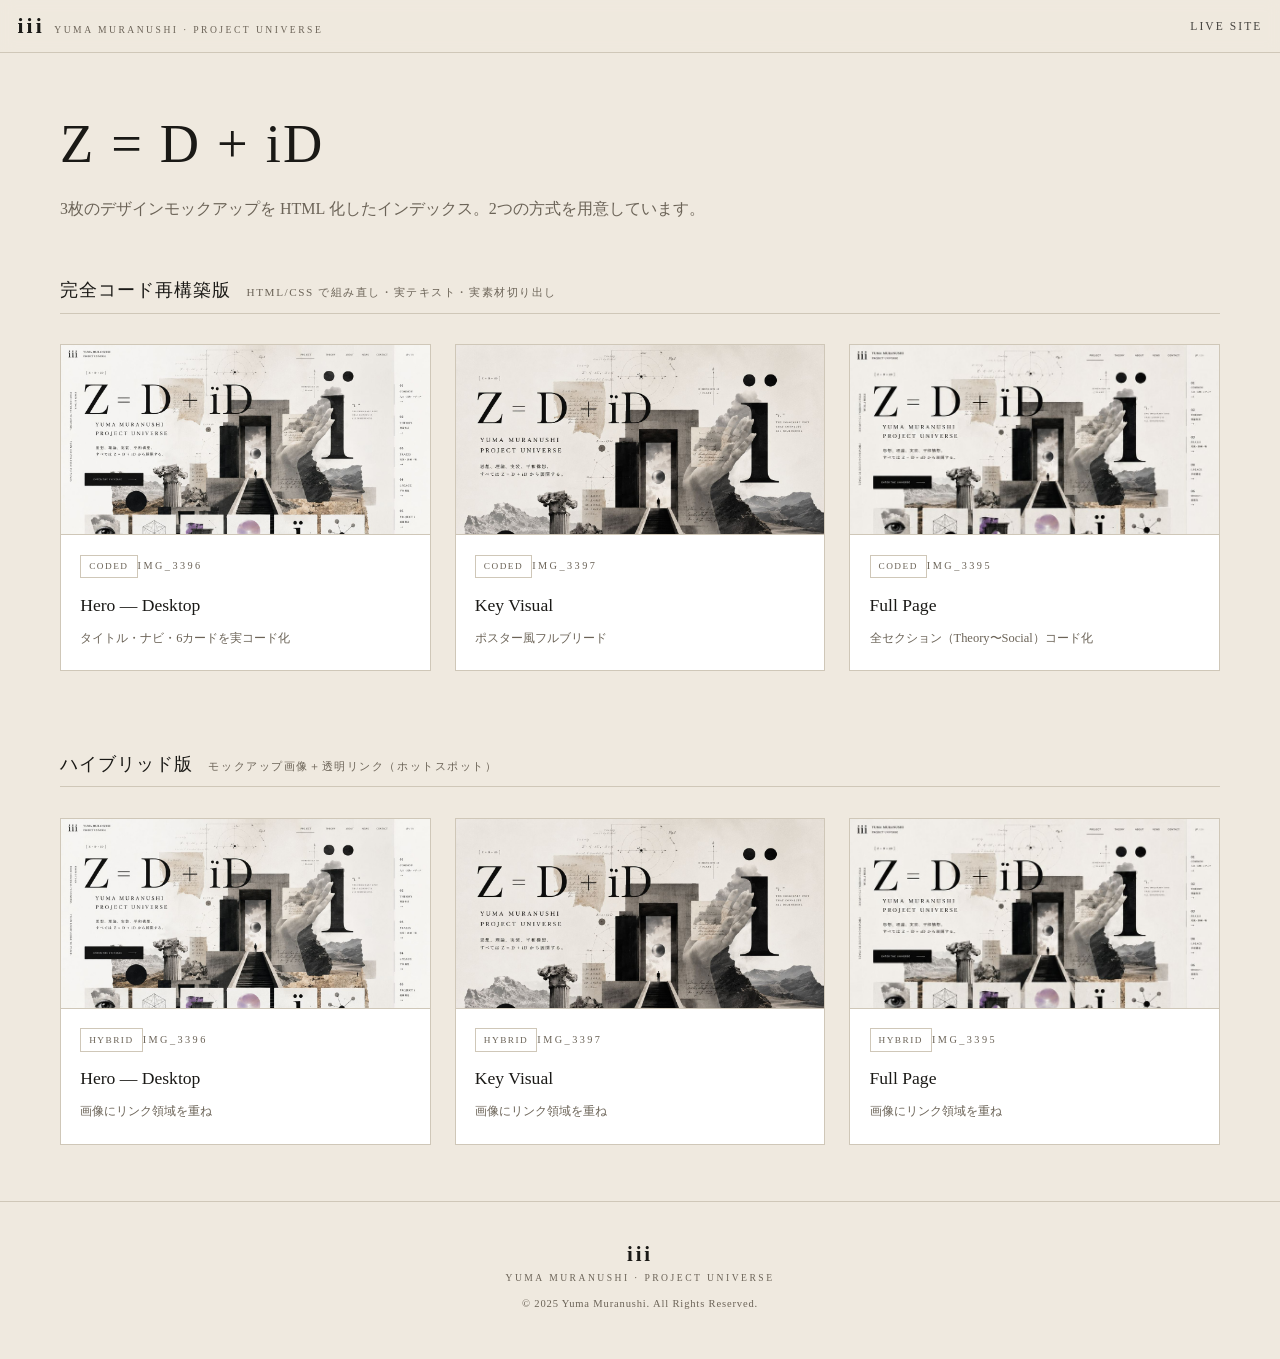
==== index.html @ bf3ab62a "Add iii Project Universe LP preview (responsive) Client-facing static preview: full LP (cutout colla" ====
<!DOCTYPE html>
<html lang="ja">
<head>
<meta charset="UTF-8">
<meta name="viewport" content="width=device-width, initial-scale=1">
<title>YUMA MURANUSHI PROJECT UNIVERSE — HTML index</title>
<link rel="stylesheet" href="css/style.css">
<style>
  .lead{max-width:var(--maxw);margin:0 auto;padding:3rem 1.25rem 1rem}
  .lead h1{font-size:clamp(2rem,6vw,3.4rem);font-weight:400;letter-spacing:.04em;margin:0 0 .5rem}
  .lead p{color:var(--accent);margin:0}
  .group{max-width:var(--maxw);margin:0 auto;padding:1.5rem 1.25rem .5rem}
  .group h2{font-size:1.1rem;font-weight:400;letter-spacing:.06em;border-bottom:1px solid var(--line);padding-bottom:.5rem}
  .group h2 small{color:var(--accent);font-size:.7rem;letter-spacing:.14em;margin-left:.6rem}
  .cards2{max-width:var(--maxw);margin:0 auto;padding:.5rem 1.25rem 2.5rem;display:grid;grid-template-columns:repeat(auto-fit,minmax(250px,1fr));gap:1.5rem}
  .card{border:1px solid var(--line);background:#fff;text-decoration:none;color:inherit;display:flex;flex-direction:column;transition:box-shadow .2s,transform .2s}
  .card:hover{box-shadow:0 8px 30px rgba(0,0,0,.12);transform:translateY(-3px)}
  .card img{width:100%;height:190px;object-fit:cover;object-position:top;border-bottom:1px solid var(--line)}
  .card .body{padding:1rem 1.2rem 1.3rem}
  .card .body .no{font-size:.64rem;letter-spacing:.24em;color:var(--accent);text-transform:uppercase}
  .card .body h3{margin:.3rem 0;font-size:1.1rem;font-weight:400}
  .card .body span.d{font-size:.78rem;color:var(--accent)}
  .tag{display:inline-block;font-size:.58rem;letter-spacing:.16em;text-transform:uppercase;border:1px solid var(--line);padding:.2rem .5rem;color:var(--accent);margin-bottom:.5rem}
</style>
</head>
<body>

<header class="topbar">
  <a class="brand" href="https://iii-iii.com/"><span class="mark">iii</span><span class="sub">Yuma Muranushi · Project Universe</span></a>
  <nav class="inline">
    <a href="https://iii-iii.com/">Live Site</a>
  </nav>
</header>

<div class="lead">
  <h1>Z = D + iD</h1>
  <p>3枚のデザインモックアップを HTML 化したインデックス。2つの方式を用意しています。</p>
</div>

<!-- ===== Coded rebuild ===== -->
<div class="group"><h2>完全コード再構築版 <small>HTML/CSS で組み直し・実テキスト・実素材切り出し</small></h2></div>
<div class="cards2">
  <a class="card" href="coded/IMG_3396.html">
    <img src="images/IMG_3396.JPG" alt="Hero">
    <div class="body"><span class="tag">Coded</span><span class="no">IMG_3396</span><h3>Hero — Desktop</h3><span class="d">タイトル・ナビ・6カードを実コード化</span></div>
  </a>
  <a class="card" href="coded/IMG_3397.html">
    <img src="images/IMG_3397.JPG" alt="Key Visual">
    <div class="body"><span class="tag">Coded</span><span class="no">IMG_3397</span><h3>Key Visual</h3><span class="d">ポスター風フルブリード</span></div>
  </a>
  <a class="card" href="coded/IMG_3395.html">
    <img src="images/IMG_3395.JPG" alt="Full Page">
    <div class="body"><span class="tag">Coded</span><span class="no">IMG_3395</span><h3>Full Page</h3><span class="d">全セクション（Theory〜Social）コード化</span></div>
  </a>
</div>

<!-- ===== Hybrid ===== -->
<div class="group"><h2>ハイブリッド版 <small>モックアップ画像＋透明リンク（ホットスポット）</small></h2></div>
<div class="cards2">
  <a class="card" href="IMG_3396.html">
    <img src="images/IMG_3396.JPG" alt="Hero">
    <div class="body"><span class="tag">Hybrid</span><span class="no">IMG_3396</span><h3>Hero — Desktop</h3><span class="d">画像にリンク領域を重ね</span></div>
  </a>
  <a class="card" href="IMG_3397.html">
    <img src="images/IMG_3397.JPG" alt="Key Visual">
    <div class="body"><span class="tag">Hybrid</span><span class="no">IMG_3397</span><h3>Key Visual</h3><span class="d">画像にリンク領域を重ね</span></div>
  </a>
  <a class="card" href="IMG_3395.html">
    <img src="images/IMG_3395.JPG" alt="Full Page">
    <div class="body"><span class="tag">Hybrid</span><span class="no">IMG_3395</span><h3>Full Page</h3><span class="d">画像にリンク領域を重ね</span></div>
  </a>
</div>

<footer class="site-footer">
  <div class="mark">iii</div>
  <div class="sub">Yuma Muranushi · Project Universe</div>
  <p class="copy">© 2025 Yuma Muranushi. All Rights Reserved.</p>
</footer>

</body>
</html>
---- css/style.css ----
/* =====================================================================
   YUMA MURANUSHI / PROJECT UNIVERSE  ( Z = D + iD )
   Shared stylesheet  —  hybrid mockup + responsive overlay
   ===================================================================== */

:root {
  --paper:  #efe9df;   /* 生成りの紙地       */
  --paper2: #e6dfd2;
  --ink:    #1a1916;   /* 墨                  */
  --accent: #6b6357;   /* くすみグレージュ    */
  --line:   #cfc7b8;
  --maxw:   1200px;
}

* { box-sizing: border-box; }
html, body { margin: 0; padding: 0; }

body {
  font-family: "Times New Roman", "Noto Serif JP", "Yu Mincho", serif;
  color: var(--ink);
  background: var(--paper);
  -webkit-font-smoothing: antialiased;
  line-height: 1.6;
}

img { display: block; max-width: 100%; }
a   { color: inherit; }

/* ---------------------------------------------------------------------
   Sticky top bar  (常時表示・最小限・モックアップを邪魔しない)
   --------------------------------------------------------------------- */
.topbar {
  position: sticky; top: 0; z-index: 50;
  display: flex; align-items: center; justify-content: space-between;
  padding: .55rem 1.1rem;
  background: rgba(239, 233, 223, .82);
  backdrop-filter: blur(7px);
  -webkit-backdrop-filter: blur(7px);
  border-bottom: 1px solid var(--line);
}
.topbar .brand { display: flex; align-items: baseline; gap: .6rem; text-decoration: none; }
.brand .mark { font-size: 1.35rem; letter-spacing: .14em; font-weight: 700; }
.brand .sub  { font-size: .6rem; letter-spacing: .26em; text-transform: uppercase; color: var(--accent); }

.topbar nav.inline { display: flex; gap: 1.4rem; }
.topbar nav.inline a {
  text-decoration: none; font-size: .72rem; letter-spacing: .18em;
  text-transform: uppercase; color: var(--ink); opacity: .8;
}
.topbar nav.inline a:hover { opacity: 1; border-bottom: 1px solid var(--ink); }

/* hamburger */
.nav-toggle {
  display: none; flex-direction: column; gap: 4px;
  background: none; border: 0; cursor: pointer; padding: 6px;
}
.nav-toggle span { width: 22px; height: 1.5px; background: var(--ink); display: block; }

/* ---------------------------------------------------------------------
   Fullscreen menu  (全リンクをここに集約 → どの画面幅でも操作可能)
   --------------------------------------------------------------------- */
.menu {
  position: fixed; inset: 0; z-index: 60;
  background: rgba(239, 233, 223, .985);
  display: none; flex-direction: column;
  padding: 4.5rem 1.5rem 3rem; overflow: auto;
}
.menu.open { display: flex; }
.menu .close {
  position: absolute; top: 1rem; right: 1.25rem;
  background: none; border: 0; font-size: 1.8rem; cursor: pointer; line-height: 1;
}
.menu .menu-grid {
  max-width: var(--maxw); margin: 0 auto; width: 100%;
  display: grid; grid-template-columns: repeat(auto-fit, minmax(200px, 1fr)); gap: 2rem;
}
.menu h4 {
  font-size: .68rem; letter-spacing: .24em; text-transform: uppercase;
  color: var(--accent); border-bottom: 1px solid var(--line);
  padding-bottom: .4rem; margin: 0 0 .8rem;
}
.menu a {
  display: block; text-decoration: none; padding: .35rem 0;
  font-size: .95rem; border-bottom: 1px solid transparent;
}
.menu a:hover { border-bottom-color: var(--ink); }
.menu a .ja { color: var(--accent); font-size: .78rem; margin-left: .4rem; }

/* ---------------------------------------------------------------------
   Stage  (モックアップ画像 + 透明ホットスポット)
   --------------------------------------------------------------------- */
.stage { position: relative; width: 100%; max-width: var(--maxw); margin: 0 auto; }
.stage--portrait { max-width: 760px; }
.stage > img { width: 100%; height: auto; }

/* transparent clickable hotspot — % 指定なので画像と一緒に伸縮する */
.hot {
  position: absolute; display: block;
  border-radius: 2px;
  transition: background .15s ease, box-shadow .15s ease;
}
.hot:hover, .hot:focus {
  background: rgba(30, 28, 24, .12);
  box-shadow: inset 0 0 0 1px rgba(30, 28, 24, .4);
  outline: none;
}
.hot .vh {
  position: absolute; width: 1px; height: 1px; padding: 0; margin: -1px;
  overflow: hidden; clip: rect(0, 0, 0, 0); white-space: nowrap; border: 0;
}

/* debug: 「h」キーでホットスポット可視化（位置調整用） */
.stage.debug .hot {
  background: rgba(214, 40, 40, .26);
  box-shadow: inset 0 0 0 1px rgba(214, 40, 40, .7);
}

/* ---------------------------------------------------------------------
   Sitemap / リンク一覧  (モバイル主役 & SEO/アクセシビリティ)
   --------------------------------------------------------------------- */
.sitemap { max-width: var(--maxw); margin: 0 auto; padding: 3.5rem 1.25rem; }
.sitemap .eyebrow {
  font-size: .66rem; letter-spacing: .3em; text-transform: uppercase;
  color: var(--accent); margin: 0 0 .4rem;
}
.sitemap h2 {
  font-size: clamp(1.6rem, 4vw, 2.4rem); font-weight: 400; margin: 0 0 2rem;
  letter-spacing: .04em;
}
.sitemap .cols {
  display: grid; grid-template-columns: repeat(auto-fit, minmax(220px, 1fr)); gap: 2.2rem;
}
.sitemap h4 {
  font-size: .68rem; letter-spacing: .24em; text-transform: uppercase;
  color: var(--accent); border-bottom: 1px solid var(--line);
  padding-bottom: .4rem; margin: 0 0 .7rem;
}
.sitemap ul { list-style: none; margin: 0; padding: 0; }
.sitemap li { margin: 0 0 .15rem; }
.sitemap li a {
  display: flex; justify-content: space-between; align-items: baseline; gap: .6rem;
  text-decoration: none; padding: .4rem 0; border-bottom: 1px solid transparent;
}
.sitemap li a:hover { border-bottom-color: var(--ink); }
.sitemap li a .ja { color: var(--accent); font-size: .78rem; }

/* ---------------------------------------------------------------------
   Footer
   --------------------------------------------------------------------- */
.site-footer {
  border-top: 1px solid var(--line); margin-top: 1rem;
  padding: 2.2rem 1.25rem; text-align: center;
}
.site-footer .mark { font-size: 1.3rem; letter-spacing: .14em; font-weight: 700; }
.site-footer .sub  { font-size: .6rem; letter-spacing: .26em; text-transform: uppercase; color: var(--accent); }
.site-footer .fnav { display: flex; flex-wrap: wrap; gap: 1.2rem; justify-content: center; margin: 1rem 0; }
.site-footer .fnav a {
  text-decoration: none; font-size: .72rem; letter-spacing: .16em; text-transform: uppercase; opacity: .8;
}
.site-footer .fnav a:hover { opacity: 1; }
.site-footer .copy { font-size: .66rem; color: var(--accent); letter-spacing: .08em; }

.hint {
  max-width: var(--maxw); margin: 0 auto; padding: 0 1.25rem;
  font-size: .66rem; color: var(--accent); letter-spacing: .04em; text-align: right;
}

/* ---------------------------------------------------------------------
   Responsive
   --------------------------------------------------------------------- */
@media (max-width: 768px) {
  .topbar nav.inline { display: none; }
  .nav-toggle { display: flex; }
  .stage--portrait { max-width: 100%; }
  .sitemap { padding: 2.5rem 1rem; }
}
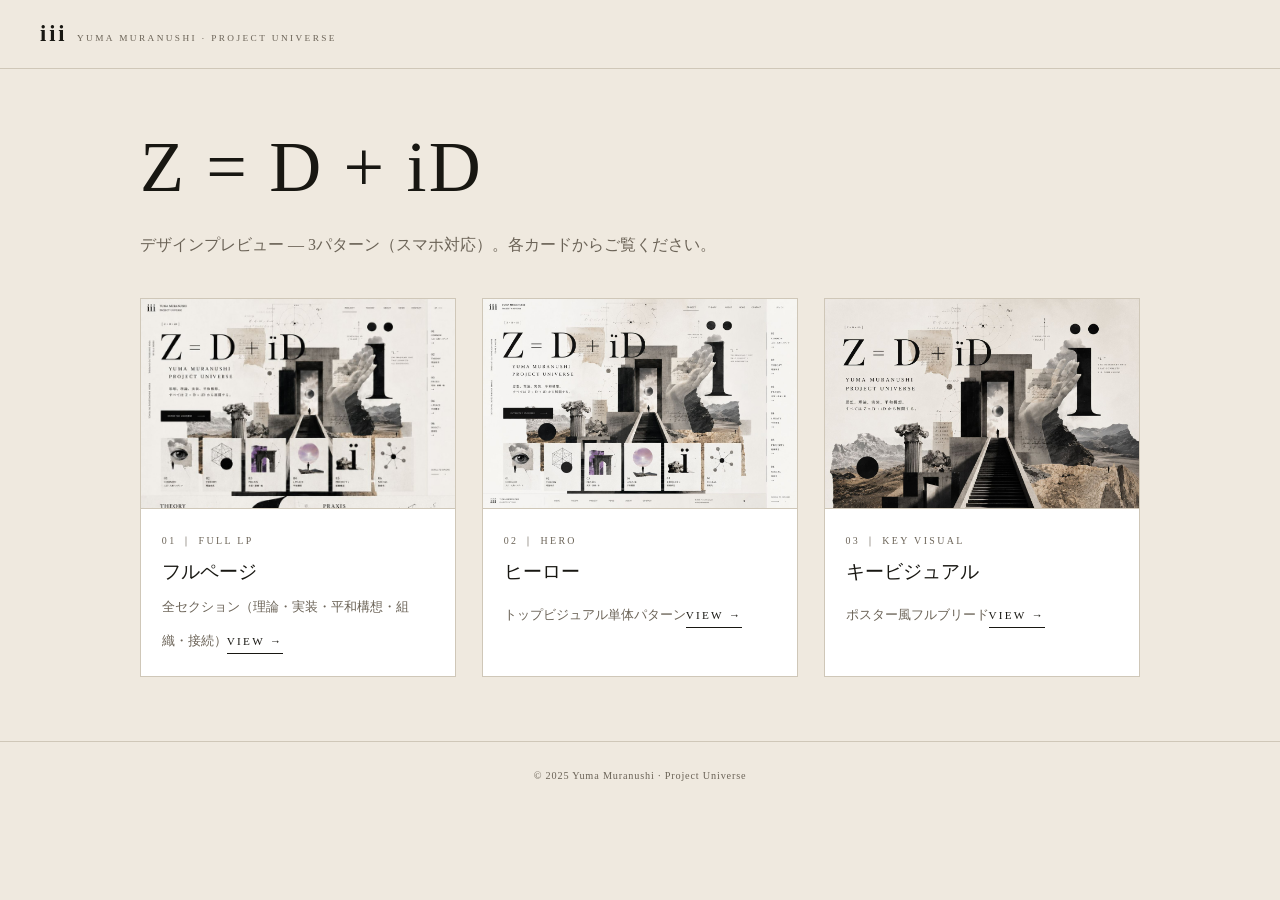
==== commit 5d80335f: "Switch client preview to flat-image+links (hybrid); WP embed -> hybrid; bigger desktop image; iframe" ====
--- a/index.html
+++ b/index.html
@@ -3,79 +3,50 @@
 <head>
 <meta charset="UTF-8">
 <meta name="viewport" content="width=device-width, initial-scale=1">
-<title>YUMA MURANUSHI PROJECT UNIVERSE — HTML index</title>
-<link rel="stylesheet" href="css/style.css">
+<title>YUMA MURANUSHI PROJECT UNIVERSE — Preview</title>
+<meta name="description" content="Z = D + iD ｜ デザインプレビュー（3パターン・スマホ対応）">
 <style>
-  .lead{max-width:var(--maxw);margin:0 auto;padding:3rem 1.25rem 1rem}
-  .lead h1{font-size:clamp(2rem,6vw,3.4rem);font-weight:400;letter-spacing:.04em;margin:0 0 .5rem}
+  :root{--paper:#efe9df;--paper2:#e7e0d2;--ink:#181712;--accent:#6b6357;--line:#cfc7b8;--max:1080px}
+  *{box-sizing:border-box}html,body{margin:0;padding:0}
+  body{font-family:"Times New Roman","Noto Serif JP","Yu Mincho",serif;color:var(--ink);background:var(--paper);line-height:1.6;-webkit-font-smoothing:antialiased}
+  img{display:block;max-width:100%}a{color:inherit;text-decoration:none}
+  .top{display:flex;align-items:baseline;gap:.6rem;padding:1rem clamp(1rem,4vw,2.5rem);border-bottom:1px solid var(--line)}
+  .top .mark{font-size:1.4rem;font-weight:700;letter-spacing:.13em}.top .sub{font-size:.58rem;letter-spacing:.26em;text-transform:uppercase;color:var(--accent)}
+  .lead{max-width:var(--max);margin:0 auto;padding:2.6rem clamp(1rem,4vw,2.5rem) 1rem}
+  .lead h1{font-size:clamp(2.4rem,8vw,4.5rem);font-weight:400;letter-spacing:.03em;margin:0 0 .4rem}
   .lead p{color:var(--accent);margin:0}
-  .group{max-width:var(--maxw);margin:0 auto;padding:1.5rem 1.25rem .5rem}
-  .group h2{font-size:1.1rem;font-weight:400;letter-spacing:.06em;border-bottom:1px solid var(--line);padding-bottom:.5rem}
-  .group h2 small{color:var(--accent);font-size:.7rem;letter-spacing:.14em;margin-left:.6rem}
-  .cards2{max-width:var(--maxw);margin:0 auto;padding:.5rem 1.25rem 2.5rem;display:grid;grid-template-columns:repeat(auto-fit,minmax(250px,1fr));gap:1.5rem}
-  .card{border:1px solid var(--line);background:#fff;text-decoration:none;color:inherit;display:flex;flex-direction:column;transition:box-shadow .2s,transform .2s}
-  .card:hover{box-shadow:0 8px 30px rgba(0,0,0,.12);transform:translateY(-3px)}
-  .card img{width:100%;height:190px;object-fit:cover;object-position:top;border-bottom:1px solid var(--line)}
-  .card .body{padding:1rem 1.2rem 1.3rem}
-  .card .body .no{font-size:.64rem;letter-spacing:.24em;color:var(--accent);text-transform:uppercase}
-  .card .body h3{margin:.3rem 0;font-size:1.1rem;font-weight:400}
-  .card .body span.d{font-size:.78rem;color:var(--accent)}
-  .tag{display:inline-block;font-size:.58rem;letter-spacing:.16em;text-transform:uppercase;border:1px solid var(--line);padding:.2rem .5rem;color:var(--accent);margin-bottom:.5rem}
+  .cards{max-width:var(--max);margin:0 auto;padding:1.5rem clamp(1rem,4vw,2.5rem) 4rem;display:grid;grid-template-columns:repeat(auto-fit,minmax(260px,1fr));gap:1.6rem}
+  .card{border:1px solid var(--line);background:#fff;display:flex;flex-direction:column;transition:box-shadow .2s,transform .2s}
+  .card:hover{box-shadow:0 10px 34px rgba(0,0,0,.13);transform:translateY(-3px)}
+  .card .thumb{height:210px;background:var(--paper2) center top/cover no-repeat;border-bottom:1px solid var(--line)}
+  .card .body{padding:1.1rem 1.3rem 1.4rem}
+  .card .no{font-size:.62rem;letter-spacing:.24em;text-transform:uppercase;color:var(--accent)}
+  .card h3{margin:.3rem 0 .35rem;font-size:1.2rem;font-weight:400}
+  .card .d{font-size:.82rem;color:var(--accent)}
+  .card .go{display:inline-block;margin-top:.9rem;font-size:.7rem;letter-spacing:.2em;text-transform:uppercase;border-bottom:1px solid var(--ink);padding-bottom:2px}
+  footer{border-top:1px solid var(--line);padding:1.6rem;text-align:center;font-size:.64rem;color:var(--accent);letter-spacing:.08em}
 </style>
 </head>
 <body>
-
-<header class="topbar">
-  <a class="brand" href="https://iii-iii.com/"><span class="mark">iii</span><span class="sub">Yuma Muranushi · Project Universe</span></a>
-  <nav class="inline">
-    <a href="https://iii-iii.com/">Live Site</a>
-  </nav>
-</header>
-
+<div class="top"><span class="mark">iii</span><span class="sub">Yuma Muranushi · Project Universe</span></div>
 <div class="lead">
   <h1>Z = D + iD</h1>
-  <p>3枚のデザインモックアップを HTML 化したインデックス。2つの方式を用意しています。</p>
+  <p>デザインプレビュー — 3パターン（スマホ対応）。各カードからご覧ください。</p>
 </div>
-
-<!-- ===== Coded rebuild ===== -->
-<div class="group"><h2>完全コード再構築版 <small>HTML/CSS で組み直し・実テキスト・実素材切り出し</small></h2></div>
-<div class="cards2">
-  <a class="card" href="coded/IMG_3396.html">
-    <img src="images/IMG_3396.JPG" alt="Hero">
-    <div class="body"><span class="tag">Coded</span><span class="no">IMG_3396</span><h3>Hero — Desktop</h3><span class="d">タイトル・ナビ・6カードを実コード化</span></div>
+<div class="cards">
+  <a class="card" href="IMG_3395.html">
+    <span class="thumb" style="background-image:url('images/IMG_3395.JPG')"></span>
+    <div class="body"><span class="no">01 ｜ Full LP</span><h3>フルページ</h3><span class="d">全セクション（理論・実装・平和構想・組織・接続）</span><span class="go">View →</span></div>
   </a>
-  <a class="card" href="coded/IMG_3397.html">
-    <img src="images/IMG_3397.JPG" alt="Key Visual">
-    <div class="body"><span class="tag">Coded</span><span class="no">IMG_3397</span><h3>Key Visual</h3><span class="d">ポスター風フルブリード</span></div>
+  <a class="card" href="IMG_3396.html">
+    <span class="thumb" style="background-image:url('images/IMG_3396.JPG')"></span>
+    <div class="body"><span class="no">02 ｜ Hero</span><h3>ヒーロー</h3><span class="d">トップビジュアル単体パターン</span><span class="go">View →</span></div>
   </a>
-  <a class="card" href="coded/IMG_3395.html">
-    <img src="images/IMG_3395.JPG" alt="Full Page">
-    <div class="body"><span class="tag">Coded</span><span class="no">IMG_3395</span><h3>Full Page</h3><span class="d">全セクション（Theory〜Social）コード化</span></div>
+  <a class="card" href="IMG_3397.html">
+    <span class="thumb" style="background-image:url('images/IMG_3397.JPG')"></span>
+    <div class="body"><span class="no">03 ｜ Key Visual</span><h3>キービジュアル</h3><span class="d">ポスター風フルブリード</span><span class="go">View →</span></div>
   </a>
 </div>
-
-<!-- ===== Hybrid ===== -->
-<div class="group"><h2>ハイブリッド版 <small>モックアップ画像＋透明リンク（ホットスポット）</small></h2></div>
-<div class="cards2">
-  <a class="card" href="IMG_3396.html">
-    <img src="images/IMG_3396.JPG" alt="Hero">
-    <div class="body"><span class="tag">Hybrid</span><span class="no">IMG_3396</span><h3>Hero — Desktop</h3><span class="d">画像にリンク領域を重ね</span></div>
-  </a>
-  <a class="card" href="IMG_3397.html">
-    <img src="images/IMG_3397.JPG" alt="Key Visual">
-    <div class="body"><span class="tag">Hybrid</span><span class="no">IMG_3397</span><h3>Key Visual</h3><span class="d">画像にリンク領域を重ね</span></div>
-  </a>
-  <a class="card" href="IMG_3395.html">
-    <img src="images/IMG_3395.JPG" alt="Full Page">
-    <div class="body"><span class="tag">Hybrid</span><span class="no">IMG_3395</span><h3>Full Page</h3><span class="d">画像にリンク領域を重ね</span></div>
-  </a>
-</div>
-
-<footer class="site-footer">
-  <div class="mark">iii</div>
-  <div class="sub">Yuma Muranushi · Project Universe</div>
-  <p class="copy">© 2025 Yuma Muranushi. All Rights Reserved.</p>
-</footer>
-
+<footer>© 2025 Yuma Muranushi · Project Universe</footer>
 </body>
 </html>
